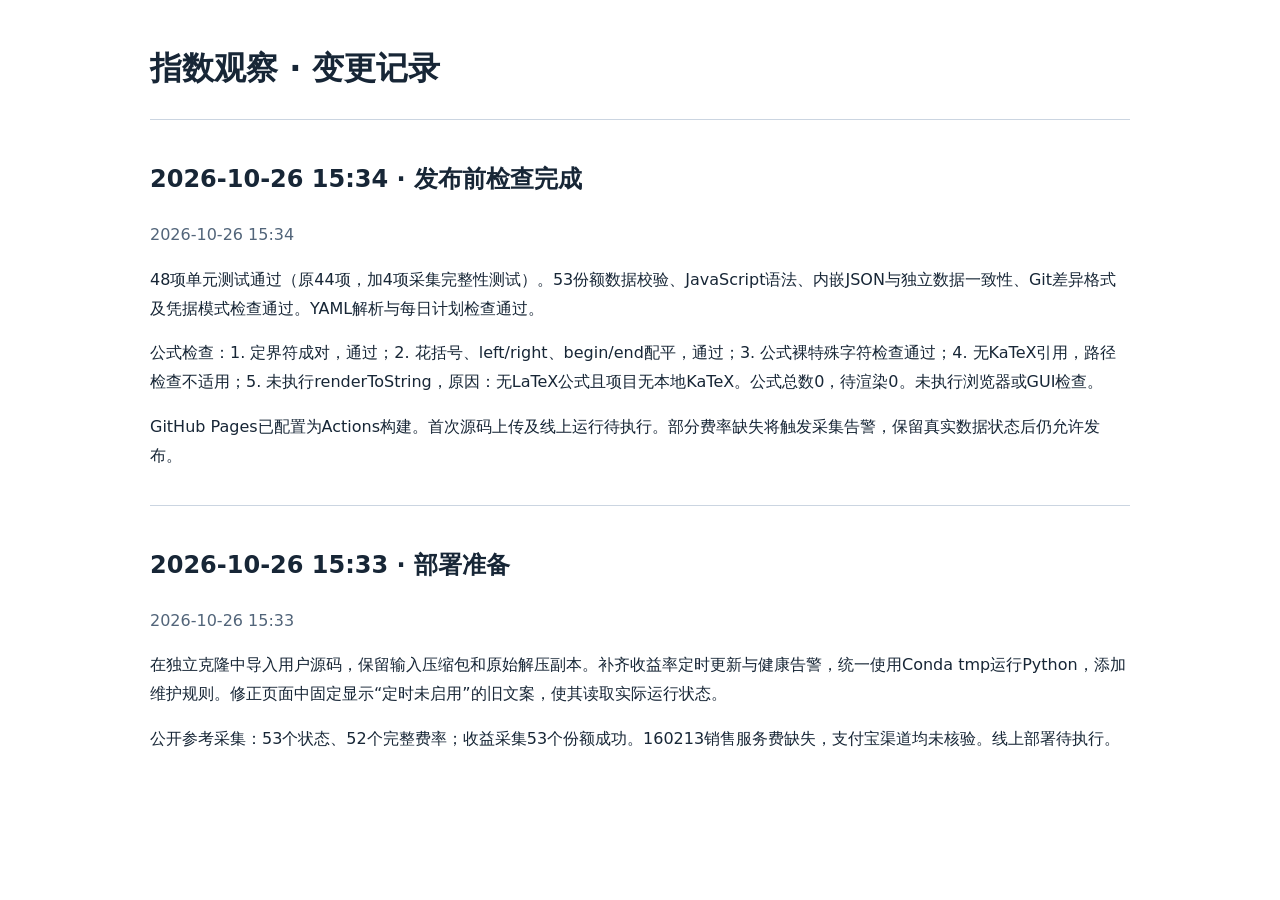
==== CHANGELOG.html @ ba9c3828 "指数观察迁移与每日更新部署 2026-10-26 15:34" ====
<!doctype html><html lang="zh-CN"><head><meta charset="utf-8"><meta name="viewport" content="width=device-width,initial-scale=1"><title>指数观察 · 变更记录</title><style>body{font:16px/1.8 system-ui,sans-serif;max-width:980px;margin:40px auto;padding:0 24px;color:#172636}article{border-top:1px solid #cbd5e1;padding:18px 0}time{color:#52657a}table{border-collapse:collapse}td,th{border:1px solid #cbd5e1;padding:8px;text-align:left}a{color:#096e75}</style></head><body><h1>指数观察 · 变更记录</h1><!-- entries --><article><h2>2026-10-26 15:34 · 发布前检查完成</h2><time>2026-10-26 15:34</time><p>48项单元测试通过（原44项，加4项采集完整性测试）。53份额数据校验、JavaScript语法、内嵌JSON与独立数据一致性、Git差异格式及凭据模式检查通过。YAML解析与每日计划检查通过。</p><p>公式检查：1. 定界符成对，通过；2. 花括号、left/right、begin/end配平，通过；3. 公式裸特殊字符检查通过；4. 无KaTeX引用，路径检查不适用；5. 未执行renderToString，原因：无LaTeX公式且项目无本地KaTeX。公式总数0，待渲染0。未执行浏览器或GUI检查。</p><p>GitHub Pages已配置为Actions构建。首次源码上传及线上运行待执行。部分费率缺失将触发采集告警，保留真实数据状态后仍允许发布。</p></article><article><h2>2026-10-26 15:33 · 部署准备</h2><time>2026-10-26 15:33</time><p>在独立克隆中导入用户源码，保留输入压缩包和原始解压副本。补齐收益率定时更新与健康告警，统一使用Conda tmp运行Python，添加维护规则。修正页面中固定显示“定时未启用”的旧文案，使其读取实际运行状态。</p><p>公开参考采集：53个状态、52个完整费率；收益采集53个份额成功。160213销售服务费缺失，支付宝渠道均未核验。线上部署待执行。</p></article></body></html>
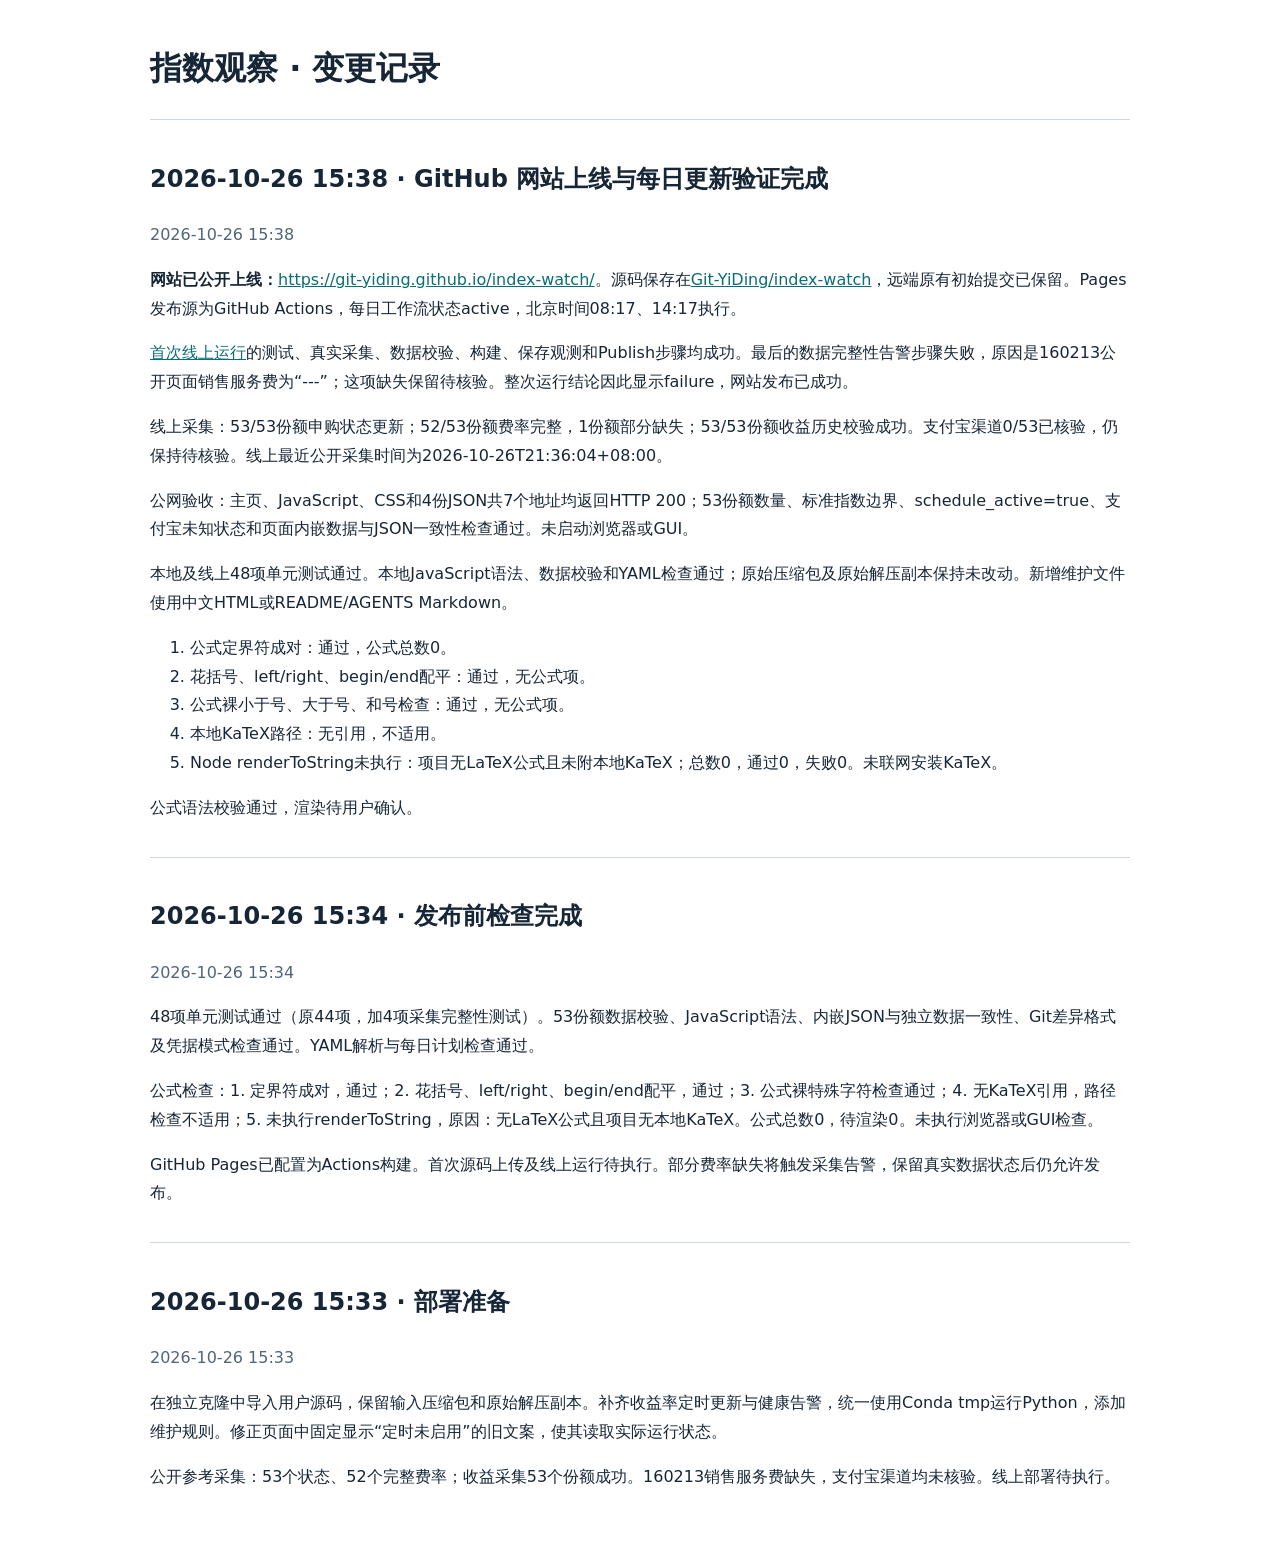
==== commit ed724c56: "指数观察部署完成与公网核验 2026-10-26 15:38 [skip ci]" ====
--- a/CHANGELOG.html
+++ b/CHANGELOG.html
@@ -1 +1 @@
-<!doctype html><html lang="zh-CN"><head><meta charset="utf-8"><meta name="viewport" content="width=device-width,initial-scale=1"><title>指数观察 · 变更记录</title><style>body{font:16px/1.8 system-ui,sans-serif;max-width:980px;margin:40px auto;padding:0 24px;color:#172636}article{border-top:1px solid #cbd5e1;padding:18px 0}time{color:#52657a}table{border-collapse:collapse}td,th{border:1px solid #cbd5e1;padding:8px;text-align:left}a{color:#096e75}</style></head><body><h1>指数观察 · 变更记录</h1><!-- entries --><article><h2>2026-10-26 15:34 · 发布前检查完成</h2><time>2026-10-26 15:34</time><p>48项单元测试通过（原44项，加4项采集完整性测试）。53份额数据校验、JavaScript语法、内嵌JSON与独立数据一致性、Git差异格式及凭据模式检查通过。YAML解析与每日计划检查通过。</p><p>公式检查：1. 定界符成对，通过；2. 花括号、left/right、begin/end配平，通过；3. 公式裸特殊字符检查通过；4. 无KaTeX引用，路径检查不适用；5. 未执行renderToString，原因：无LaTeX公式且项目无本地KaTeX。公式总数0，待渲染0。未执行浏览器或GUI检查。</p><p>GitHub Pages已配置为Actions构建。首次源码上传及线上运行待执行。部分费率缺失将触发采集告警，保留真实数据状态后仍允许发布。</p></article><article><h2>2026-10-26 15:33 · 部署准备</h2><time>2026-10-26 15:33</time><p>在独立克隆中导入用户源码，保留输入压缩包和原始解压副本。补齐收益率定时更新与健康告警，统一使用Conda tmp运行Python，添加维护规则。修正页面中固定显示“定时未启用”的旧文案，使其读取实际运行状态。</p><p>公开参考采集：53个状态、52个完整费率；收益采集53个份额成功。160213销售服务费缺失，支付宝渠道均未核验。线上部署待执行。</p></article></body></html>
+<!doctype html><html lang="zh-CN"><head><meta charset="utf-8"><meta name="viewport" content="width=device-width,initial-scale=1"><title>指数观察 · 变更记录</title><style>body{font:16px/1.8 system-ui,sans-serif;max-width:980px;margin:40px auto;padding:0 24px;color:#172636}article{border-top:1px solid #cbd5e1;padding:18px 0}time{color:#52657a}table{border-collapse:collapse}td,th{border:1px solid #cbd5e1;padding:8px;text-align:left}a{color:#096e75}</style></head><body><h1>指数观察 · 变更记录</h1><!-- entries --><article><h2>2026-10-26 15:38 · GitHub 网站上线与每日更新验证完成</h2><time>2026-10-26 15:38</time><p><strong>网站已公开上线：</strong><a href="https://git-yiding.github.io/index-watch/">https://git-yiding.github.io/index-watch/</a>。源码保存在<a href="https://github.com/Git-YiDing/index-watch">Git-YiDing/index-watch</a>，远端原有初始提交已保留。Pages发布源为GitHub Actions，每日工作流状态active，北京时间08:17、14:17执行。</p><p><a href="https://github.com/Git-YiDing/index-watch/actions/runs/40331788792">首次线上运行</a>的测试、真实采集、数据校验、构建、保存观测和Publish步骤均成功。最后的数据完整性告警步骤失败，原因是160213公开页面销售服务费为“---”；这项缺失保留待核验。整次运行结论因此显示failure，网站发布已成功。</p><p>线上采集：53/53份额申购状态更新；52/53份额费率完整，1份额部分缺失；53/53份额收益历史校验成功。支付宝渠道0/53已核验，仍保持待核验。线上最近公开采集时间为2026-10-26T21:36:04+08:00。</p><p>公网验收：主页、JavaScript、CSS和4份JSON共7个地址均返回HTTP 200；53份额数量、标准指数边界、schedule_active=true、支付宝未知状态和页面内嵌数据与JSON一致性检查通过。未启动浏览器或GUI。</p><p>本地及线上48项单元测试通过。本地JavaScript语法、数据校验和YAML检查通过；原始压缩包及原始解压副本保持未改动。新增维护文件使用中文HTML或README/AGENTS Markdown。</p><ol><li>公式定界符成对：通过，公式总数0。</li><li>花括号、left/right、begin/end配平：通过，无公式项。</li><li>公式裸小于号、大于号、和号检查：通过，无公式项。</li><li>本地KaTeX路径：无引用，不适用。</li><li>Node renderToString未执行：项目无LaTeX公式且未附本地KaTeX；总数0，通过0，失败0。未联网安装KaTeX。</li></ol><p>公式语法校验通过，渲染待用户确认。</p></article><article><h2>2026-10-26 15:34 · 发布前检查完成</h2><time>2026-10-26 15:34</time><p>48项单元测试通过（原44项，加4项采集完整性测试）。53份额数据校验、JavaScript语法、内嵌JSON与独立数据一致性、Git差异格式及凭据模式检查通过。YAML解析与每日计划检查通过。</p><p>公式检查：1. 定界符成对，通过；2. 花括号、left/right、begin/end配平，通过；3. 公式裸特殊字符检查通过；4. 无KaTeX引用，路径检查不适用；5. 未执行renderToString，原因：无LaTeX公式且项目无本地KaTeX。公式总数0，待渲染0。未执行浏览器或GUI检查。</p><p>GitHub Pages已配置为Actions构建。首次源码上传及线上运行待执行。部分费率缺失将触发采集告警，保留真实数据状态后仍允许发布。</p></article><article><h2>2026-10-26 15:33 · 部署准备</h2><time>2026-10-26 15:33</time><p>在独立克隆中导入用户源码，保留输入压缩包和原始解压副本。补齐收益率定时更新与健康告警，统一使用Conda tmp运行Python，添加维护规则。修正页面中固定显示“定时未启用”的旧文案，使其读取实际运行状态。</p><p>公开参考采集：53个状态、52个完整费率；收益采集53个份额成功。160213销售服务费缺失，支付宝渠道均未核验。线上部署待执行。</p></article></body></html>
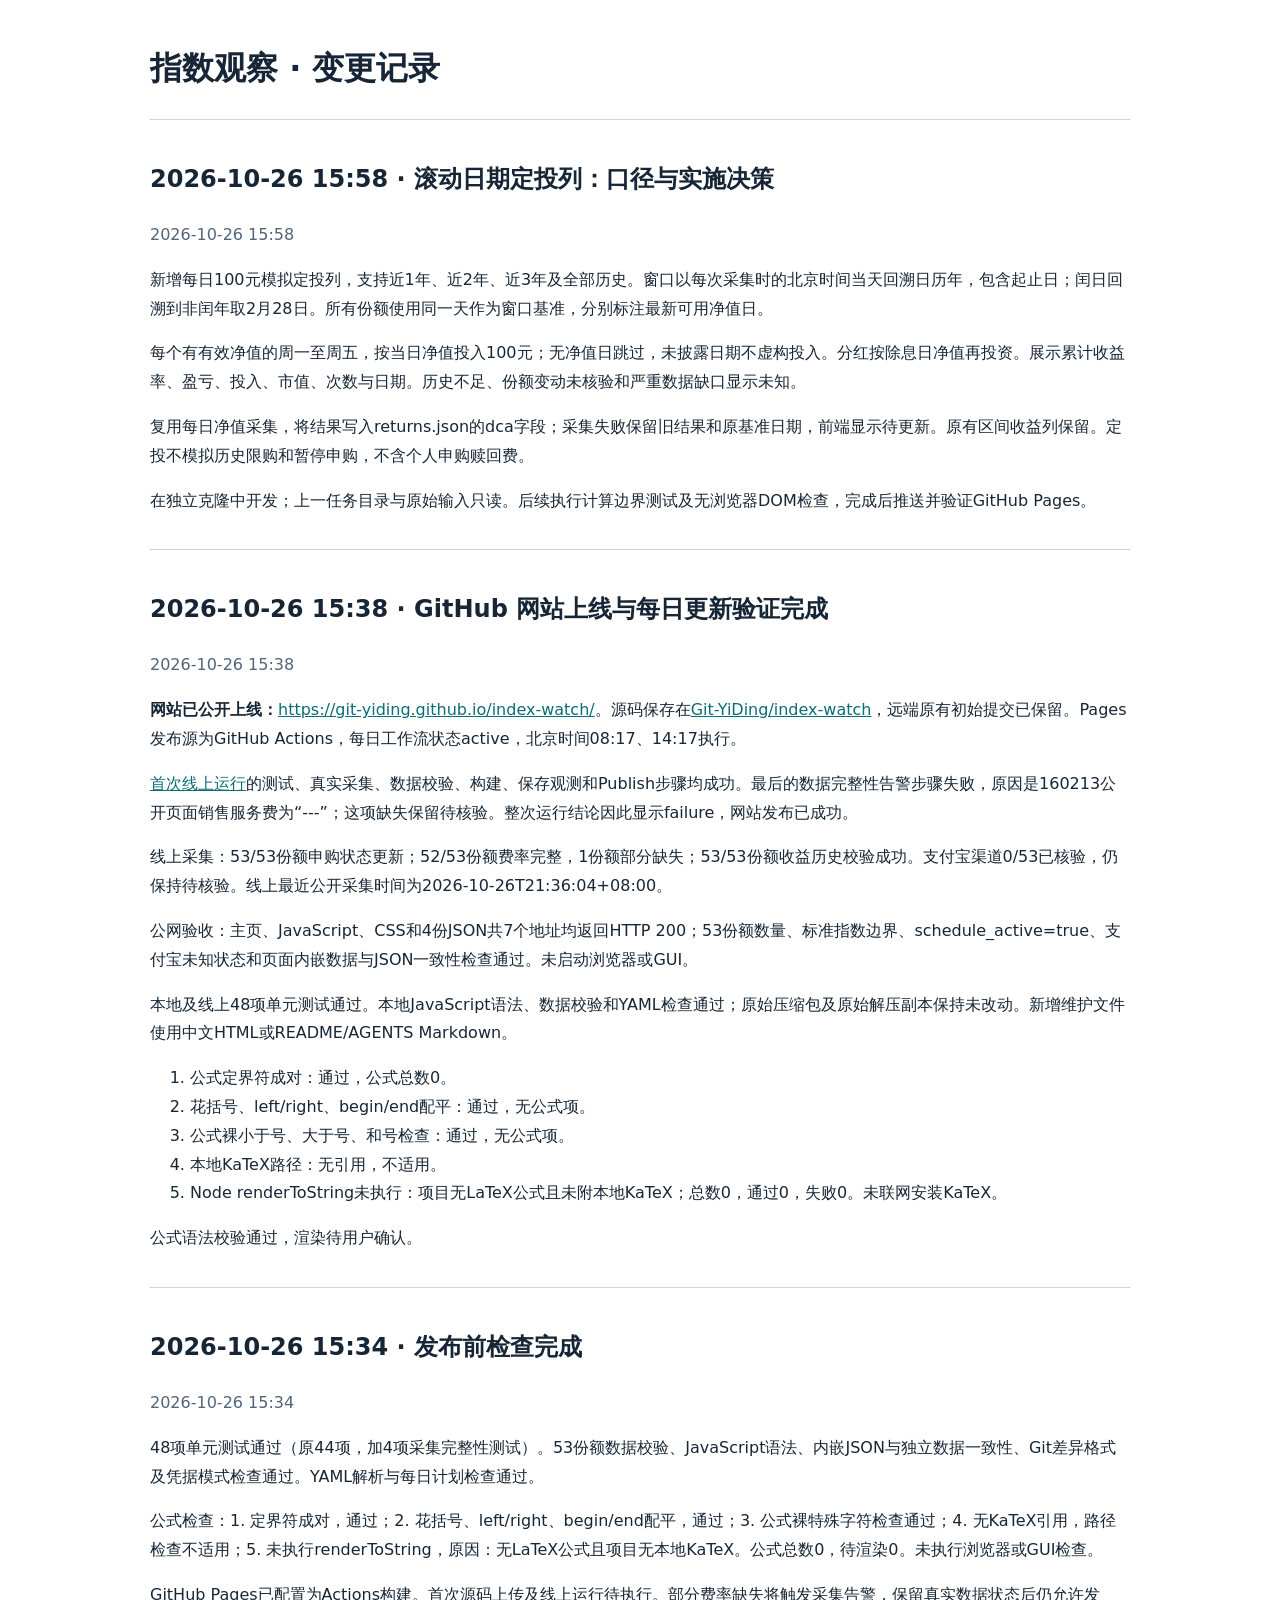
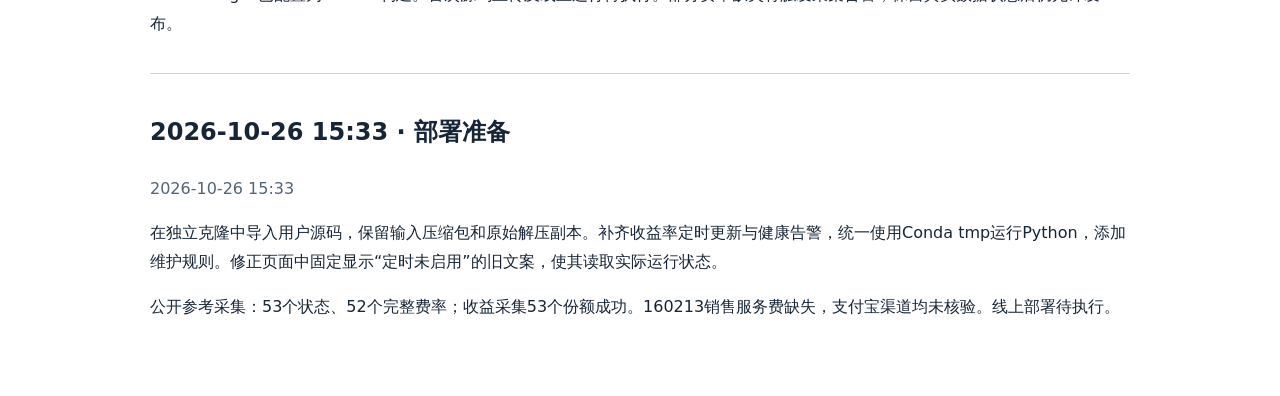
==== commit 1254150e: "滚动日期定投口径决策 2026-10-26 15:58" ====
--- a/CHANGELOG.html
+++ b/CHANGELOG.html
@@ -1 +1 @@
-<!doctype html><html lang="zh-CN"><head><meta charset="utf-8"><meta name="viewport" content="width=device-width,initial-scale=1"><title>指数观察 · 变更记录</title><style>body{font:16px/1.8 system-ui,sans-serif;max-width:980px;margin:40px auto;padding:0 24px;color:#172636}article{border-top:1px solid #cbd5e1;padding:18px 0}time{color:#52657a}table{border-collapse:collapse}td,th{border:1px solid #cbd5e1;padding:8px;text-align:left}a{color:#096e75}</style></head><body><h1>指数观察 · 变更记录</h1><!-- entries --><article><h2>2026-10-26 15:38 · GitHub 网站上线与每日更新验证完成</h2><time>2026-10-26 15:38</time><p><strong>网站已公开上线：</strong><a href="https://git-yiding.github.io/index-watch/">https://git-yiding.github.io/index-watch/</a>。源码保存在<a href="https://github.com/Git-YiDing/index-watch">Git-YiDing/index-watch</a>，远端原有初始提交已保留。Pages发布源为GitHub Actions，每日工作流状态active，北京时间08:17、14:17执行。</p><p><a href="https://github.com/Git-YiDing/index-watch/actions/runs/40331788792">首次线上运行</a>的测试、真实采集、数据校验、构建、保存观测和Publish步骤均成功。最后的数据完整性告警步骤失败，原因是160213公开页面销售服务费为“---”；这项缺失保留待核验。整次运行结论因此显示failure，网站发布已成功。</p><p>线上采集：53/53份额申购状态更新；52/53份额费率完整，1份额部分缺失；53/53份额收益历史校验成功。支付宝渠道0/53已核验，仍保持待核验。线上最近公开采集时间为2026-10-26T21:36:04+08:00。</p><p>公网验收：主页、JavaScript、CSS和4份JSON共7个地址均返回HTTP 200；53份额数量、标准指数边界、schedule_active=true、支付宝未知状态和页面内嵌数据与JSON一致性检查通过。未启动浏览器或GUI。</p><p>本地及线上48项单元测试通过。本地JavaScript语法、数据校验和YAML检查通过；原始压缩包及原始解压副本保持未改动。新增维护文件使用中文HTML或README/AGENTS Markdown。</p><ol><li>公式定界符成对：通过，公式总数0。</li><li>花括号、left/right、begin/end配平：通过，无公式项。</li><li>公式裸小于号、大于号、和号检查：通过，无公式项。</li><li>本地KaTeX路径：无引用，不适用。</li><li>Node renderToString未执行：项目无LaTeX公式且未附本地KaTeX；总数0，通过0，失败0。未联网安装KaTeX。</li></ol><p>公式语法校验通过，渲染待用户确认。</p></article><article><h2>2026-10-26 15:34 · 发布前检查完成</h2><time>2026-10-26 15:34</time><p>48项单元测试通过（原44项，加4项采集完整性测试）。53份额数据校验、JavaScript语法、内嵌JSON与独立数据一致性、Git差异格式及凭据模式检查通过。YAML解析与每日计划检查通过。</p><p>公式检查：1. 定界符成对，通过；2. 花括号、left/right、begin/end配平，通过；3. 公式裸特殊字符检查通过；4. 无KaTeX引用，路径检查不适用；5. 未执行renderToString，原因：无LaTeX公式且项目无本地KaTeX。公式总数0，待渲染0。未执行浏览器或GUI检查。</p><p>GitHub Pages已配置为Actions构建。首次源码上传及线上运行待执行。部分费率缺失将触发采集告警，保留真实数据状态后仍允许发布。</p></article><article><h2>2026-10-26 15:33 · 部署准备</h2><time>2026-10-26 15:33</time><p>在独立克隆中导入用户源码，保留输入压缩包和原始解压副本。补齐收益率定时更新与健康告警，统一使用Conda tmp运行Python，添加维护规则。修正页面中固定显示“定时未启用”的旧文案，使其读取实际运行状态。</p><p>公开参考采集：53个状态、52个完整费率；收益采集53个份额成功。160213销售服务费缺失，支付宝渠道均未核验。线上部署待执行。</p></article></body></html>
+<!doctype html><html lang="zh-CN"><head><meta charset="utf-8"><meta name="viewport" content="width=device-width,initial-scale=1"><title>指数观察 · 变更记录</title><style>body{font:16px/1.8 system-ui,sans-serif;max-width:980px;margin:40px auto;padding:0 24px;color:#172636}article{border-top:1px solid #cbd5e1;padding:18px 0}time{color:#52657a}table{border-collapse:collapse}td,th{border:1px solid #cbd5e1;padding:8px;text-align:left}a{color:#096e75}</style></head><body><h1>指数观察 · 变更记录</h1><!-- entries --><article><h2>2026-10-26 15:58 · 滚动日期定投列：口径与实施决策</h2><time>2026-10-26 15:58</time><p>新增每日100元模拟定投列，支持近1年、近2年、近3年及全部历史。窗口以每次采集时的北京时间当天回溯日历年，包含起止日；闰日回溯到非闰年取2月28日。所有份额使用同一天作为窗口基准，分别标注最新可用净值日。</p><p>每个有有效净值的周一至周五，按当日净值投入100元；无净值日跳过，未披露日期不虚构投入。分红按除息日净值再投资。展示累计收益率、盈亏、投入、市值、次数与日期。历史不足、份额变动未核验和严重数据缺口显示未知。</p><p>复用每日净值采集，将结果写入returns.json的dca字段；采集失败保留旧结果和原基准日期，前端显示待更新。原有区间收益列保留。定投不模拟历史限购和暂停申购，不含个人申购赎回费。</p><p>在独立克隆中开发；上一任务目录与原始输入只读。后续执行计算边界测试及无浏览器DOM检查，完成后推送并验证GitHub Pages。</p></article><article><h2>2026-10-26 15:38 · GitHub 网站上线与每日更新验证完成</h2><time>2026-10-26 15:38</time><p><strong>网站已公开上线：</strong><a href="https://git-yiding.github.io/index-watch/">https://git-yiding.github.io/index-watch/</a>。源码保存在<a href="https://github.com/Git-YiDing/index-watch">Git-YiDing/index-watch</a>，远端原有初始提交已保留。Pages发布源为GitHub Actions，每日工作流状态active，北京时间08:17、14:17执行。</p><p><a href="https://github.com/Git-YiDing/index-watch/actions/runs/40331788792">首次线上运行</a>的测试、真实采集、数据校验、构建、保存观测和Publish步骤均成功。最后的数据完整性告警步骤失败，原因是160213公开页面销售服务费为“---”；这项缺失保留待核验。整次运行结论因此显示failure，网站发布已成功。</p><p>线上采集：53/53份额申购状态更新；52/53份额费率完整，1份额部分缺失；53/53份额收益历史校验成功。支付宝渠道0/53已核验，仍保持待核验。线上最近公开采集时间为2026-10-26T21:36:04+08:00。</p><p>公网验收：主页、JavaScript、CSS和4份JSON共7个地址均返回HTTP 200；53份额数量、标准指数边界、schedule_active=true、支付宝未知状态和页面内嵌数据与JSON一致性检查通过。未启动浏览器或GUI。</p><p>本地及线上48项单元测试通过。本地JavaScript语法、数据校验和YAML检查通过；原始压缩包及原始解压副本保持未改动。新增维护文件使用中文HTML或README/AGENTS Markdown。</p><ol><li>公式定界符成对：通过，公式总数0。</li><li>花括号、left/right、begin/end配平：通过，无公式项。</li><li>公式裸小于号、大于号、和号检查：通过，无公式项。</li><li>本地KaTeX路径：无引用，不适用。</li><li>Node renderToString未执行：项目无LaTeX公式且未附本地KaTeX；总数0，通过0，失败0。未联网安装KaTeX。</li></ol><p>公式语法校验通过，渲染待用户确认。</p></article><article><h2>2026-10-26 15:34 · 发布前检查完成</h2><time>2026-10-26 15:34</time><p>48项单元测试通过（原44项，加4项采集完整性测试）。53份额数据校验、JavaScript语法、内嵌JSON与独立数据一致性、Git差异格式及凭据模式检查通过。YAML解析与每日计划检查通过。</p><p>公式检查：1. 定界符成对，通过；2. 花括号、left/right、begin/end配平，通过；3. 公式裸特殊字符检查通过；4. 无KaTeX引用，路径检查不适用；5. 未执行renderToString，原因：无LaTeX公式且项目无本地KaTeX。公式总数0，待渲染0。未执行浏览器或GUI检查。</p><p>GitHub Pages已配置为Actions构建。首次源码上传及线上运行待执行。部分费率缺失将触发采集告警，保留真实数据状态后仍允许发布。</p></article><article><h2>2026-10-26 15:33 · 部署准备</h2><time>2026-10-26 15:33</time><p>在独立克隆中导入用户源码，保留输入压缩包和原始解压副本。补齐收益率定时更新与健康告警，统一使用Conda tmp运行Python，添加维护规则。修正页面中固定显示“定时未启用”的旧文案，使其读取实际运行状态。</p><p>公开参考采集：53个状态、52个完整费率；收益采集53个份额成功。160213销售服务费缺失，支付宝渠道均未核验。线上部署待执行。</p></article></body></html>
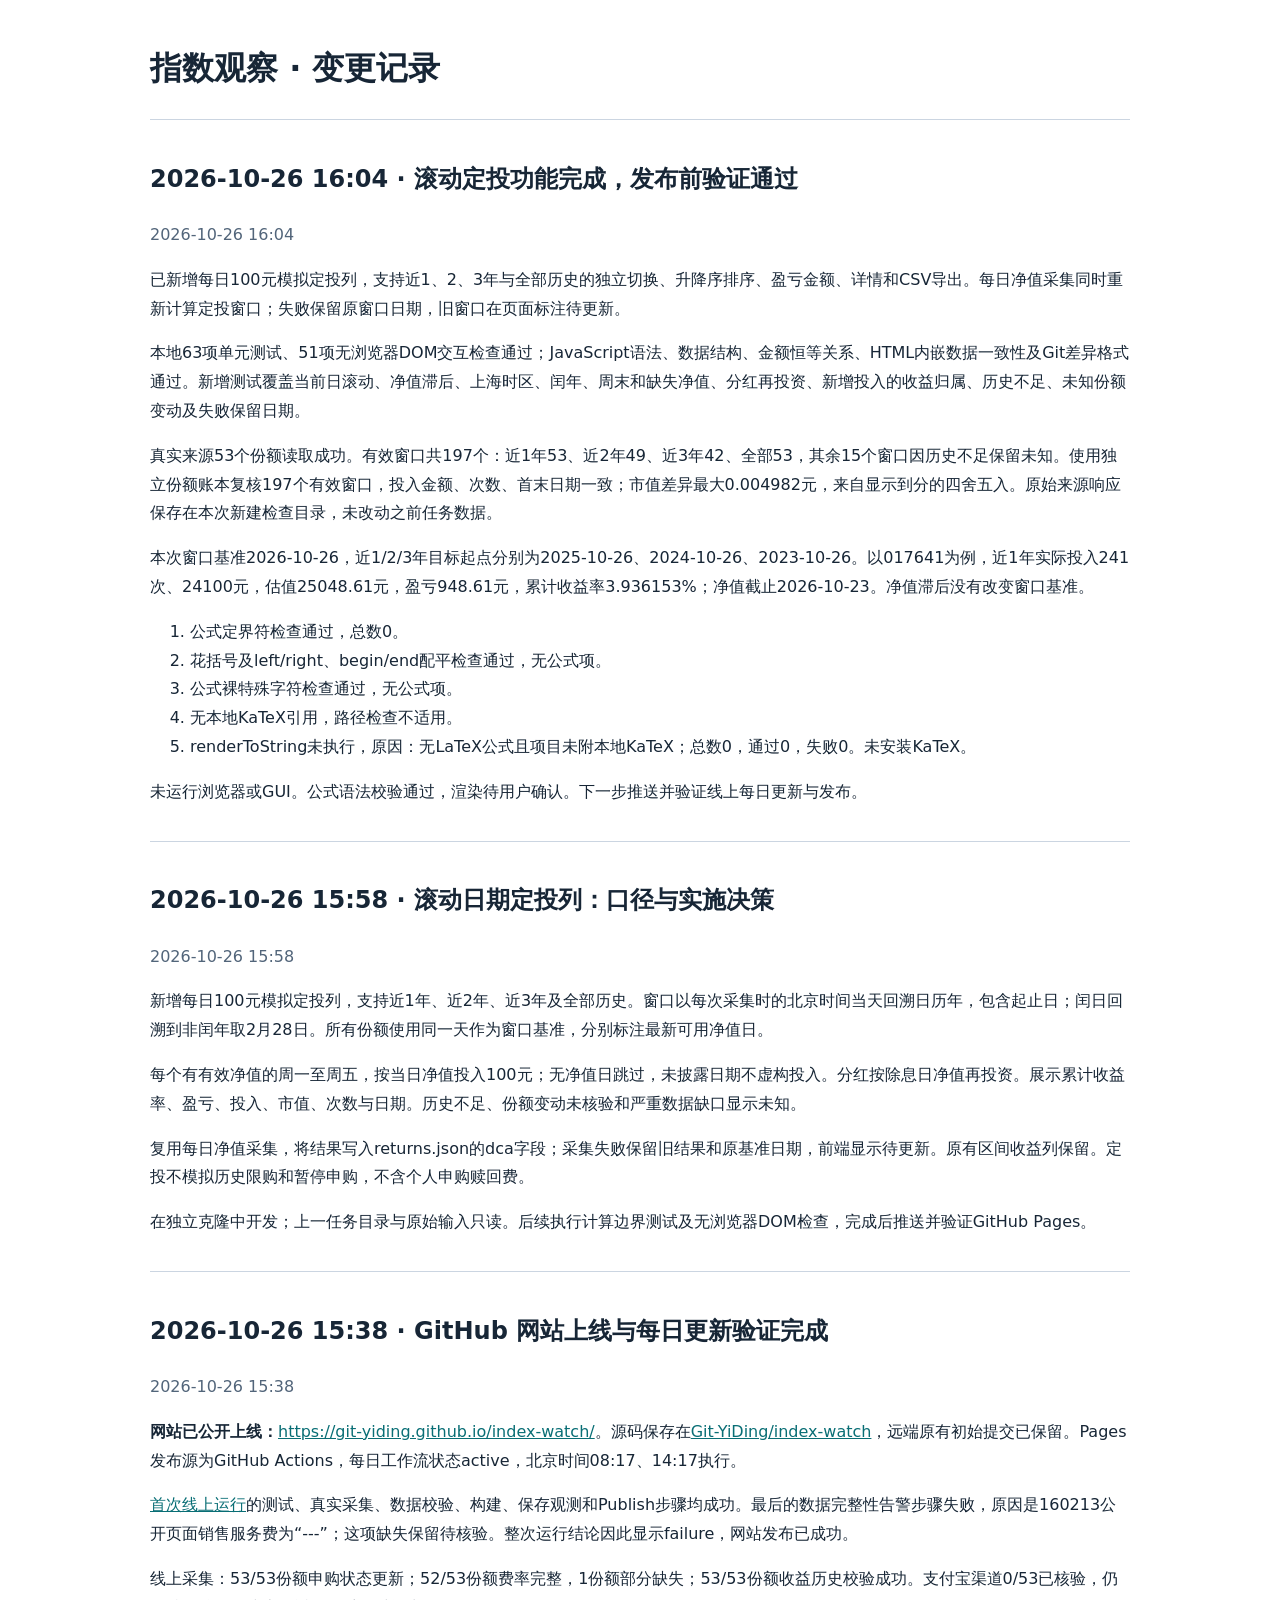
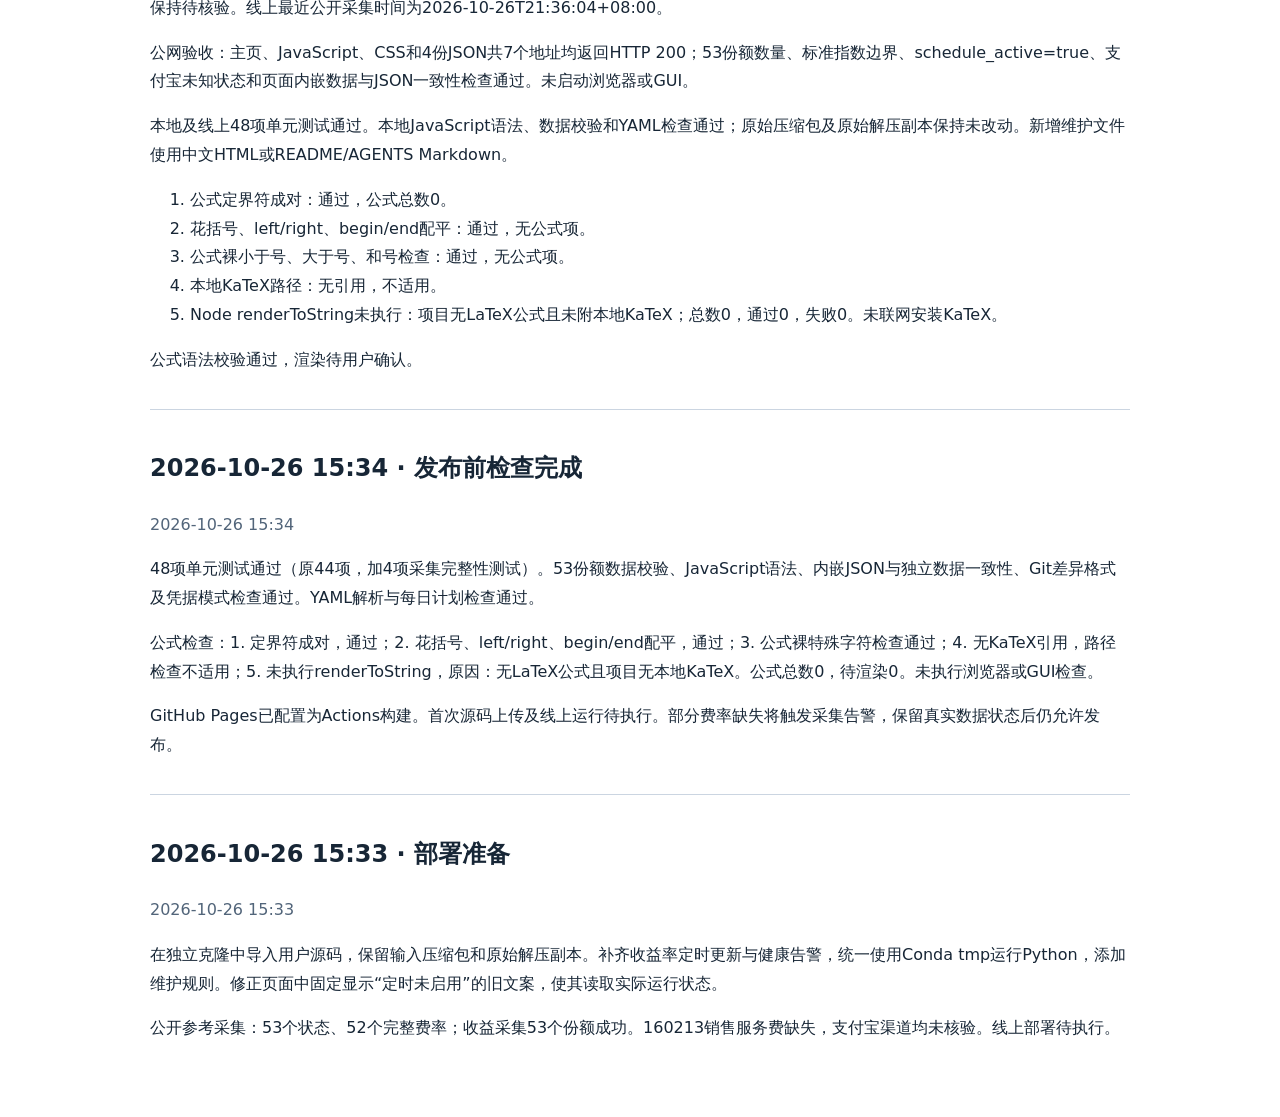
==== commit 0d1b2230: "新增按当前日期滚动的每日百元定投收益 2026-10-26 16:04" ====
--- a/CHANGELOG.html
+++ b/CHANGELOG.html
@@ -1 +1 @@
-<!doctype html><html lang="zh-CN"><head><meta charset="utf-8"><meta name="viewport" content="width=device-width,initial-scale=1"><title>指数观察 · 变更记录</title><style>body{font:16px/1.8 system-ui,sans-serif;max-width:980px;margin:40px auto;padding:0 24px;color:#172636}article{border-top:1px solid #cbd5e1;padding:18px 0}time{color:#52657a}table{border-collapse:collapse}td,th{border:1px solid #cbd5e1;padding:8px;text-align:left}a{color:#096e75}</style></head><body><h1>指数观察 · 变更记录</h1><!-- entries --><article><h2>2026-10-26 15:58 · 滚动日期定投列：口径与实施决策</h2><time>2026-10-26 15:58</time><p>新增每日100元模拟定投列，支持近1年、近2年、近3年及全部历史。窗口以每次采集时的北京时间当天回溯日历年，包含起止日；闰日回溯到非闰年取2月28日。所有份额使用同一天作为窗口基准，分别标注最新可用净值日。</p><p>每个有有效净值的周一至周五，按当日净值投入100元；无净值日跳过，未披露日期不虚构投入。分红按除息日净值再投资。展示累计收益率、盈亏、投入、市值、次数与日期。历史不足、份额变动未核验和严重数据缺口显示未知。</p><p>复用每日净值采集，将结果写入returns.json的dca字段；采集失败保留旧结果和原基准日期，前端显示待更新。原有区间收益列保留。定投不模拟历史限购和暂停申购，不含个人申购赎回费。</p><p>在独立克隆中开发；上一任务目录与原始输入只读。后续执行计算边界测试及无浏览器DOM检查，完成后推送并验证GitHub Pages。</p></article><article><h2>2026-10-26 15:38 · GitHub 网站上线与每日更新验证完成</h2><time>2026-10-26 15:38</time><p><strong>网站已公开上线：</strong><a href="https://git-yiding.github.io/index-watch/">https://git-yiding.github.io/index-watch/</a>。源码保存在<a href="https://github.com/Git-YiDing/index-watch">Git-YiDing/index-watch</a>，远端原有初始提交已保留。Pages发布源为GitHub Actions，每日工作流状态active，北京时间08:17、14:17执行。</p><p><a href="https://github.com/Git-YiDing/index-watch/actions/runs/40331788792">首次线上运行</a>的测试、真实采集、数据校验、构建、保存观测和Publish步骤均成功。最后的数据完整性告警步骤失败，原因是160213公开页面销售服务费为“---”；这项缺失保留待核验。整次运行结论因此显示failure，网站发布已成功。</p><p>线上采集：53/53份额申购状态更新；52/53份额费率完整，1份额部分缺失；53/53份额收益历史校验成功。支付宝渠道0/53已核验，仍保持待核验。线上最近公开采集时间为2026-10-26T21:36:04+08:00。</p><p>公网验收：主页、JavaScript、CSS和4份JSON共7个地址均返回HTTP 200；53份额数量、标准指数边界、schedule_active=true、支付宝未知状态和页面内嵌数据与JSON一致性检查通过。未启动浏览器或GUI。</p><p>本地及线上48项单元测试通过。本地JavaScript语法、数据校验和YAML检查通过；原始压缩包及原始解压副本保持未改动。新增维护文件使用中文HTML或README/AGENTS Markdown。</p><ol><li>公式定界符成对：通过，公式总数0。</li><li>花括号、left/right、begin/end配平：通过，无公式项。</li><li>公式裸小于号、大于号、和号检查：通过，无公式项。</li><li>本地KaTeX路径：无引用，不适用。</li><li>Node renderToString未执行：项目无LaTeX公式且未附本地KaTeX；总数0，通过0，失败0。未联网安装KaTeX。</li></ol><p>公式语法校验通过，渲染待用户确认。</p></article><article><h2>2026-10-26 15:34 · 发布前检查完成</h2><time>2026-10-26 15:34</time><p>48项单元测试通过（原44项，加4项采集完整性测试）。53份额数据校验、JavaScript语法、内嵌JSON与独立数据一致性、Git差异格式及凭据模式检查通过。YAML解析与每日计划检查通过。</p><p>公式检查：1. 定界符成对，通过；2. 花括号、left/right、begin/end配平，通过；3. 公式裸特殊字符检查通过；4. 无KaTeX引用，路径检查不适用；5. 未执行renderToString，原因：无LaTeX公式且项目无本地KaTeX。公式总数0，待渲染0。未执行浏览器或GUI检查。</p><p>GitHub Pages已配置为Actions构建。首次源码上传及线上运行待执行。部分费率缺失将触发采集告警，保留真实数据状态后仍允许发布。</p></article><article><h2>2026-10-26 15:33 · 部署准备</h2><time>2026-10-26 15:33</time><p>在独立克隆中导入用户源码，保留输入压缩包和原始解压副本。补齐收益率定时更新与健康告警，统一使用Conda tmp运行Python，添加维护规则。修正页面中固定显示“定时未启用”的旧文案，使其读取实际运行状态。</p><p>公开参考采集：53个状态、52个完整费率；收益采集53个份额成功。160213销售服务费缺失，支付宝渠道均未核验。线上部署待执行。</p></article></body></html>
+<!doctype html><html lang="zh-CN"><head><meta charset="utf-8"><meta name="viewport" content="width=device-width,initial-scale=1"><title>指数观察 · 变更记录</title><style>body{font:16px/1.8 system-ui,sans-serif;max-width:980px;margin:40px auto;padding:0 24px;color:#172636}article{border-top:1px solid #cbd5e1;padding:18px 0}time{color:#52657a}table{border-collapse:collapse}td,th{border:1px solid #cbd5e1;padding:8px;text-align:left}a{color:#096e75}</style></head><body><h1>指数观察 · 变更记录</h1><!-- entries --><article><h2>2026-10-26 16:04 · 滚动定投功能完成，发布前验证通过</h2><time>2026-10-26 16:04</time><p>已新增每日100元模拟定投列，支持近1、2、3年与全部历史的独立切换、升降序排序、盈亏金额、详情和CSV导出。每日净值采集同时重新计算定投窗口；失败保留原窗口日期，旧窗口在页面标注待更新。</p><p>本地63项单元测试、51项无浏览器DOM交互检查通过；JavaScript语法、数据结构、金额恒等关系、HTML内嵌数据一致性及Git差异格式通过。新增测试覆盖当前日滚动、净值滞后、上海时区、闰年、周末和缺失净值、分红再投资、新增投入的收益归属、历史不足、未知份额变动及失败保留日期。</p><p>真实来源53个份额读取成功。有效窗口共197个：近1年53、近2年49、近3年42、全部53，其余15个窗口因历史不足保留未知。使用独立份额账本复核197个有效窗口，投入金额、次数、首末日期一致；市值差异最大0.004982元，来自显示到分的四舍五入。原始来源响应保存在本次新建检查目录，未改动之前任务数据。</p><p>本次窗口基准2026-10-26，近1/2/3年目标起点分别为2025-10-26、2024-10-26、2023-10-26。以017641为例，近1年实际投入241次、24100元，估值25048.61元，盈亏948.61元，累计收益率3.936153%；净值截止2026-10-23。净值滞后没有改变窗口基准。</p><ol><li>公式定界符检查通过，总数0。</li><li>花括号及left/right、begin/end配平检查通过，无公式项。</li><li>公式裸特殊字符检查通过，无公式项。</li><li>无本地KaTeX引用，路径检查不适用。</li><li>renderToString未执行，原因：无LaTeX公式且项目未附本地KaTeX；总数0，通过0，失败0。未安装KaTeX。</li></ol><p>未运行浏览器或GUI。公式语法校验通过，渲染待用户确认。下一步推送并验证线上每日更新与发布。</p></article><article><h2>2026-10-26 15:58 · 滚动日期定投列：口径与实施决策</h2><time>2026-10-26 15:58</time><p>新增每日100元模拟定投列，支持近1年、近2年、近3年及全部历史。窗口以每次采集时的北京时间当天回溯日历年，包含起止日；闰日回溯到非闰年取2月28日。所有份额使用同一天作为窗口基准，分别标注最新可用净值日。</p><p>每个有有效净值的周一至周五，按当日净值投入100元；无净值日跳过，未披露日期不虚构投入。分红按除息日净值再投资。展示累计收益率、盈亏、投入、市值、次数与日期。历史不足、份额变动未核验和严重数据缺口显示未知。</p><p>复用每日净值采集，将结果写入returns.json的dca字段；采集失败保留旧结果和原基准日期，前端显示待更新。原有区间收益列保留。定投不模拟历史限购和暂停申购，不含个人申购赎回费。</p><p>在独立克隆中开发；上一任务目录与原始输入只读。后续执行计算边界测试及无浏览器DOM检查，完成后推送并验证GitHub Pages。</p></article><article><h2>2026-10-26 15:38 · GitHub 网站上线与每日更新验证完成</h2><time>2026-10-26 15:38</time><p><strong>网站已公开上线：</strong><a href="https://git-yiding.github.io/index-watch/">https://git-yiding.github.io/index-watch/</a>。源码保存在<a href="https://github.com/Git-YiDing/index-watch">Git-YiDing/index-watch</a>，远端原有初始提交已保留。Pages发布源为GitHub Actions，每日工作流状态active，北京时间08:17、14:17执行。</p><p><a href="https://github.com/Git-YiDing/index-watch/actions/runs/40331788792">首次线上运行</a>的测试、真实采集、数据校验、构建、保存观测和Publish步骤均成功。最后的数据完整性告警步骤失败，原因是160213公开页面销售服务费为“---”；这项缺失保留待核验。整次运行结论因此显示failure，网站发布已成功。</p><p>线上采集：53/53份额申购状态更新；52/53份额费率完整，1份额部分缺失；53/53份额收益历史校验成功。支付宝渠道0/53已核验，仍保持待核验。线上最近公开采集时间为2026-10-26T21:36:04+08:00。</p><p>公网验收：主页、JavaScript、CSS和4份JSON共7个地址均返回HTTP 200；53份额数量、标准指数边界、schedule_active=true、支付宝未知状态和页面内嵌数据与JSON一致性检查通过。未启动浏览器或GUI。</p><p>本地及线上48项单元测试通过。本地JavaScript语法、数据校验和YAML检查通过；原始压缩包及原始解压副本保持未改动。新增维护文件使用中文HTML或README/AGENTS Markdown。</p><ol><li>公式定界符成对：通过，公式总数0。</li><li>花括号、left/right、begin/end配平：通过，无公式项。</li><li>公式裸小于号、大于号、和号检查：通过，无公式项。</li><li>本地KaTeX路径：无引用，不适用。</li><li>Node renderToString未执行：项目无LaTeX公式且未附本地KaTeX；总数0，通过0，失败0。未联网安装KaTeX。</li></ol><p>公式语法校验通过，渲染待用户确认。</p></article><article><h2>2026-10-26 15:34 · 发布前检查完成</h2><time>2026-10-26 15:34</time><p>48项单元测试通过（原44项，加4项采集完整性测试）。53份额数据校验、JavaScript语法、内嵌JSON与独立数据一致性、Git差异格式及凭据模式检查通过。YAML解析与每日计划检查通过。</p><p>公式检查：1. 定界符成对，通过；2. 花括号、left/right、begin/end配平，通过；3. 公式裸特殊字符检查通过；4. 无KaTeX引用，路径检查不适用；5. 未执行renderToString，原因：无LaTeX公式且项目无本地KaTeX。公式总数0，待渲染0。未执行浏览器或GUI检查。</p><p>GitHub Pages已配置为Actions构建。首次源码上传及线上运行待执行。部分费率缺失将触发采集告警，保留真实数据状态后仍允许发布。</p></article><article><h2>2026-10-26 15:33 · 部署准备</h2><time>2026-10-26 15:33</time><p>在独立克隆中导入用户源码，保留输入压缩包和原始解压副本。补齐收益率定时更新与健康告警，统一使用Conda tmp运行Python，添加维护规则。修正页面中固定显示“定时未启用”的旧文案，使其读取实际运行状态。</p><p>公开参考采集：53个状态、52个完整费率；收益采集53个份额成功。160213销售服务费缺失，支付宝渠道均未核验。线上部署待执行。</p></article></body></html>
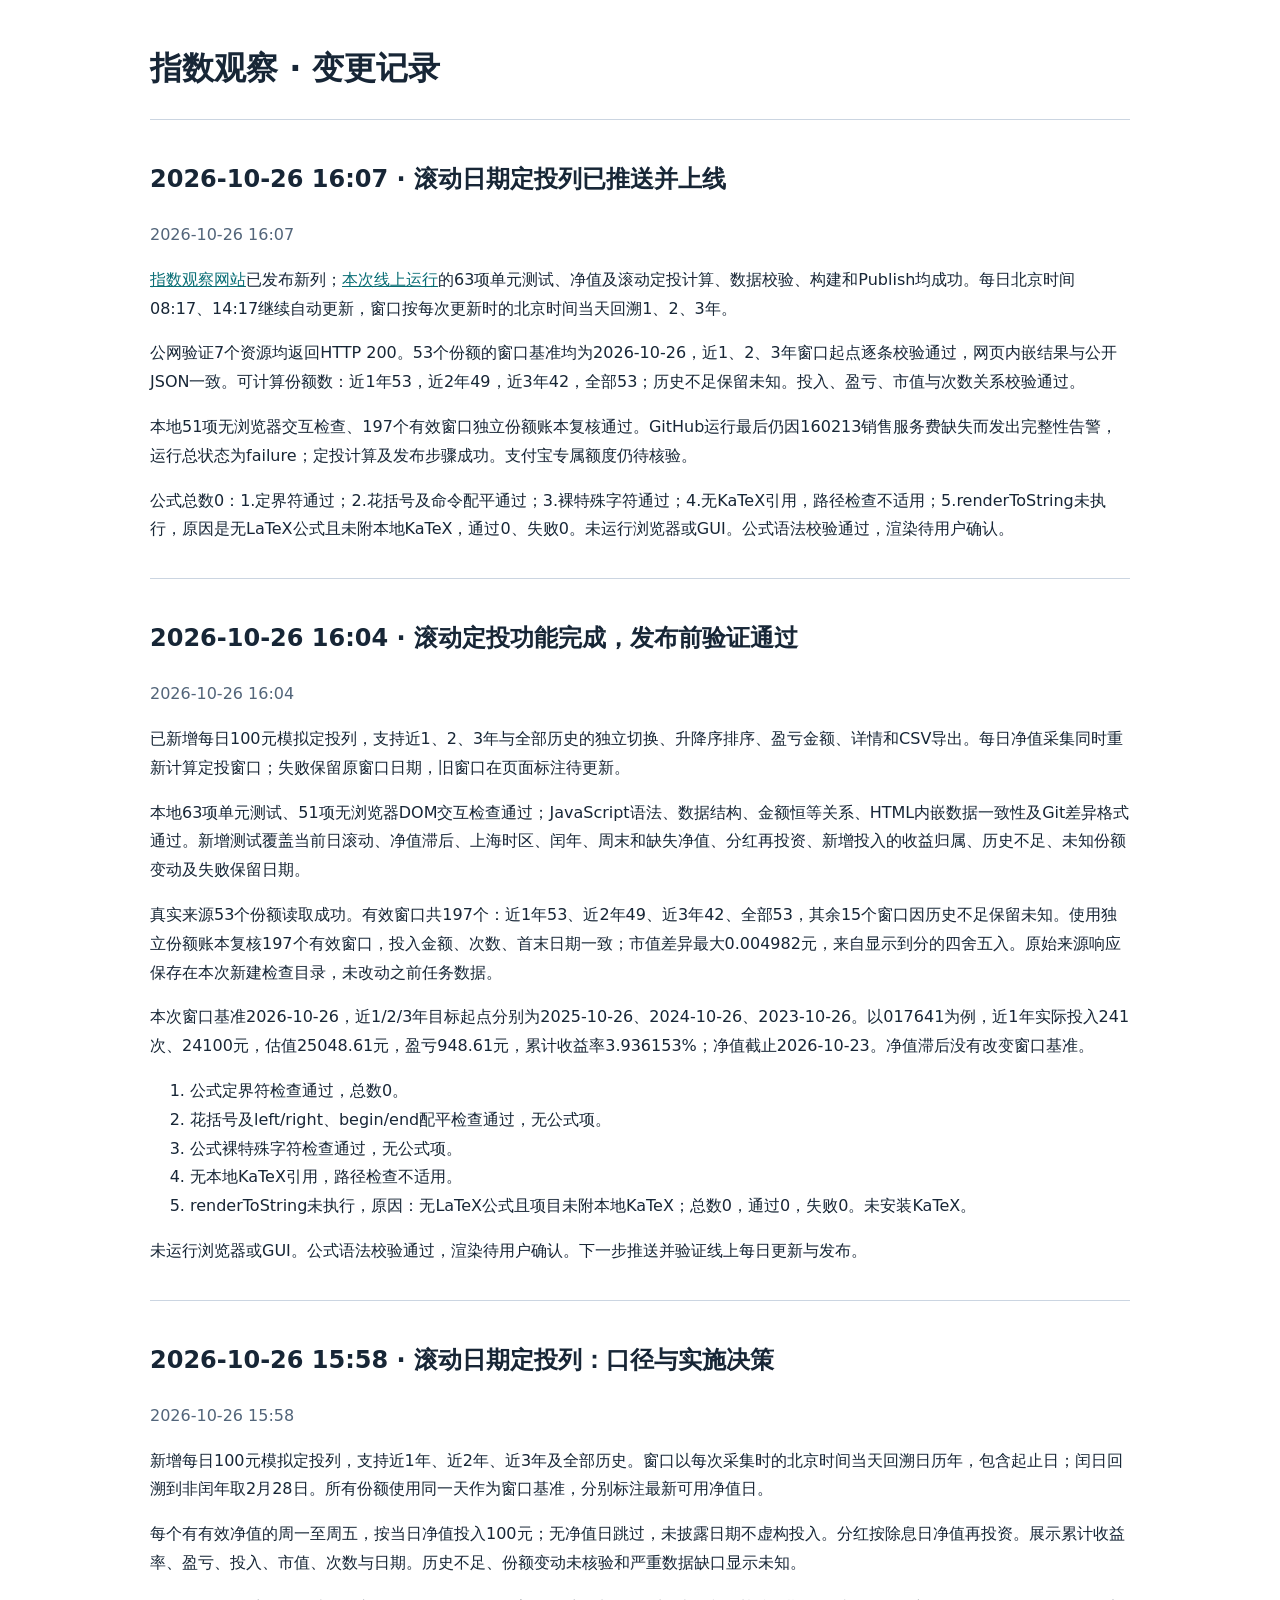
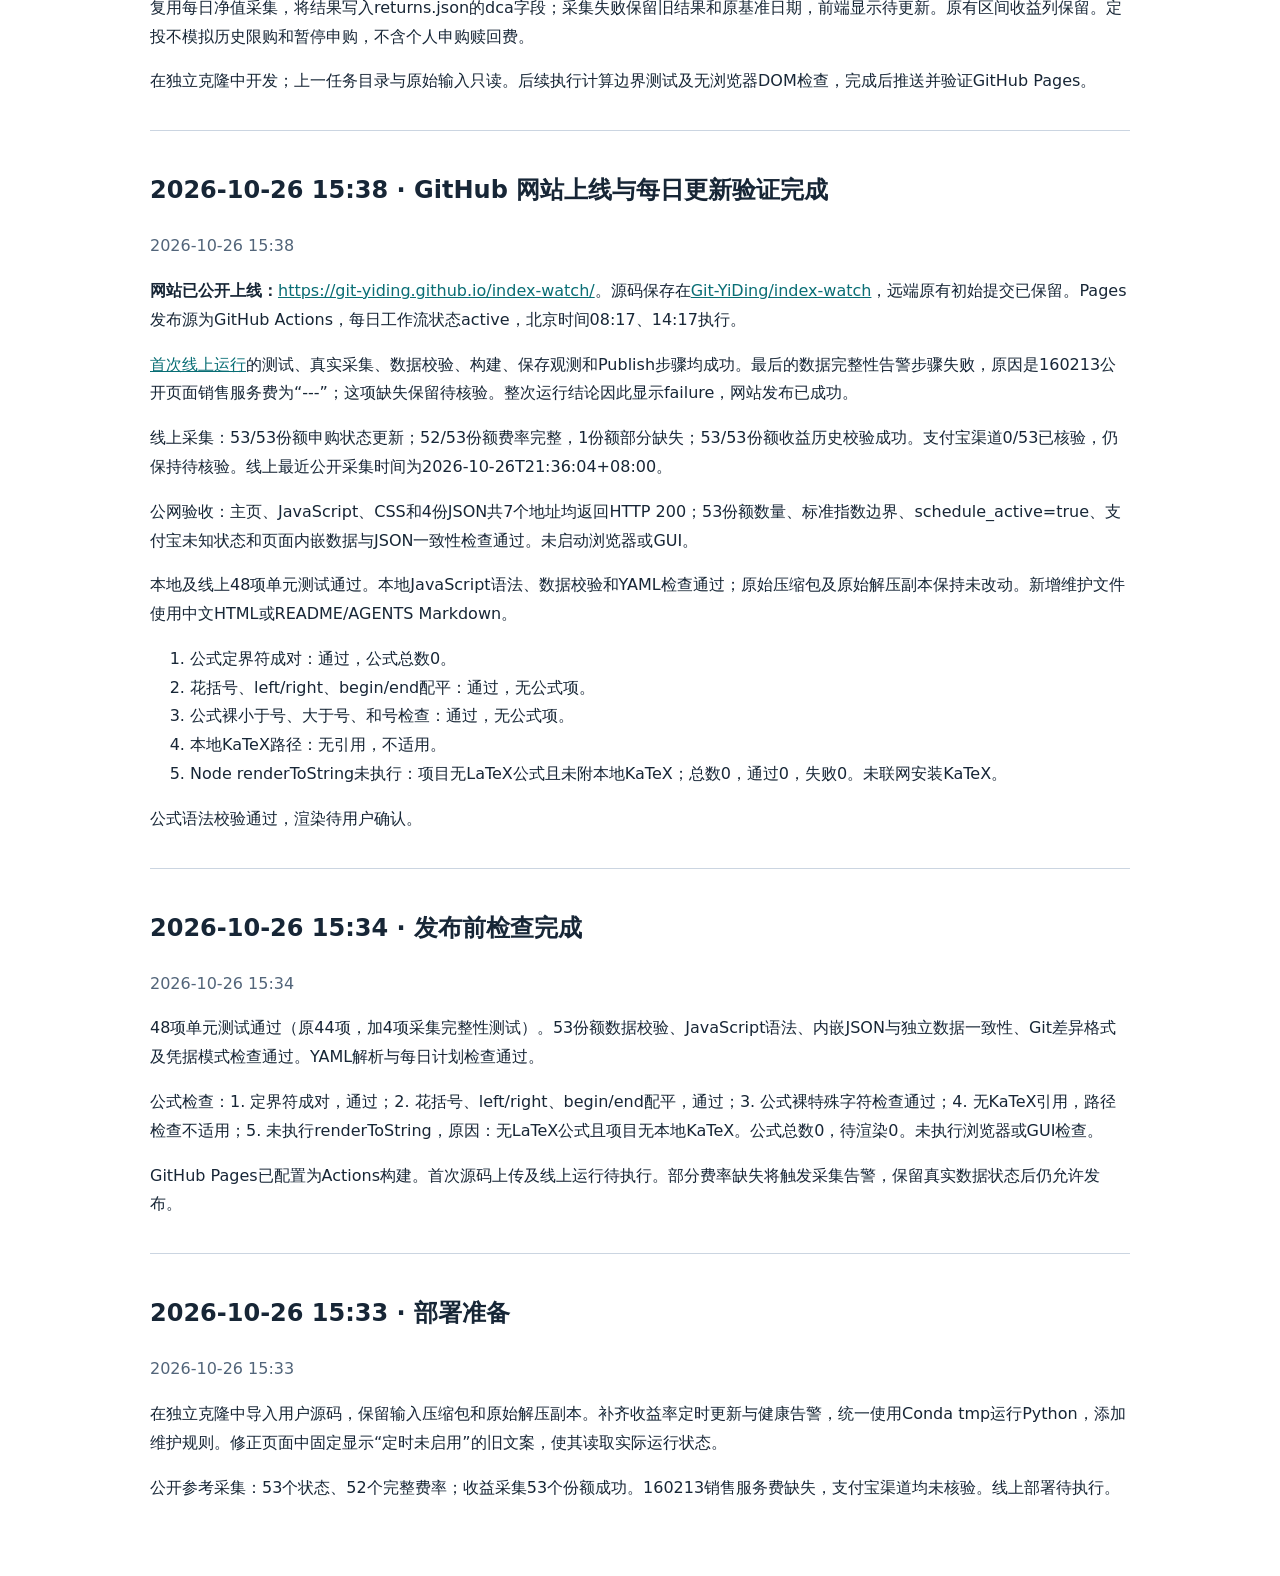
==== commit d1d1e1e4: "滚动定投上线验收与记录 2026-10-26 16:07 [skip ci]" ====
--- a/CHANGELOG.html
+++ b/CHANGELOG.html
@@ -1 +1 @@
-<!doctype html><html lang="zh-CN"><head><meta charset="utf-8"><meta name="viewport" content="width=device-width,initial-scale=1"><title>指数观察 · 变更记录</title><style>body{font:16px/1.8 system-ui,sans-serif;max-width:980px;margin:40px auto;padding:0 24px;color:#172636}article{border-top:1px solid #cbd5e1;padding:18px 0}time{color:#52657a}table{border-collapse:collapse}td,th{border:1px solid #cbd5e1;padding:8px;text-align:left}a{color:#096e75}</style></head><body><h1>指数观察 · 变更记录</h1><!-- entries --><article><h2>2026-10-26 16:04 · 滚动定投功能完成，发布前验证通过</h2><time>2026-10-26 16:04</time><p>已新增每日100元模拟定投列，支持近1、2、3年与全部历史的独立切换、升降序排序、盈亏金额、详情和CSV导出。每日净值采集同时重新计算定投窗口；失败保留原窗口日期，旧窗口在页面标注待更新。</p><p>本地63项单元测试、51项无浏览器DOM交互检查通过；JavaScript语法、数据结构、金额恒等关系、HTML内嵌数据一致性及Git差异格式通过。新增测试覆盖当前日滚动、净值滞后、上海时区、闰年、周末和缺失净值、分红再投资、新增投入的收益归属、历史不足、未知份额变动及失败保留日期。</p><p>真实来源53个份额读取成功。有效窗口共197个：近1年53、近2年49、近3年42、全部53，其余15个窗口因历史不足保留未知。使用独立份额账本复核197个有效窗口，投入金额、次数、首末日期一致；市值差异最大0.004982元，来自显示到分的四舍五入。原始来源响应保存在本次新建检查目录，未改动之前任务数据。</p><p>本次窗口基准2026-10-26，近1/2/3年目标起点分别为2025-10-26、2024-10-26、2023-10-26。以017641为例，近1年实际投入241次、24100元，估值25048.61元，盈亏948.61元，累计收益率3.936153%；净值截止2026-10-23。净值滞后没有改变窗口基准。</p><ol><li>公式定界符检查通过，总数0。</li><li>花括号及left/right、begin/end配平检查通过，无公式项。</li><li>公式裸特殊字符检查通过，无公式项。</li><li>无本地KaTeX引用，路径检查不适用。</li><li>renderToString未执行，原因：无LaTeX公式且项目未附本地KaTeX；总数0，通过0，失败0。未安装KaTeX。</li></ol><p>未运行浏览器或GUI。公式语法校验通过，渲染待用户确认。下一步推送并验证线上每日更新与发布。</p></article><article><h2>2026-10-26 15:58 · 滚动日期定投列：口径与实施决策</h2><time>2026-10-26 15:58</time><p>新增每日100元模拟定投列，支持近1年、近2年、近3年及全部历史。窗口以每次采集时的北京时间当天回溯日历年，包含起止日；闰日回溯到非闰年取2月28日。所有份额使用同一天作为窗口基准，分别标注最新可用净值日。</p><p>每个有有效净值的周一至周五，按当日净值投入100元；无净值日跳过，未披露日期不虚构投入。分红按除息日净值再投资。展示累计收益率、盈亏、投入、市值、次数与日期。历史不足、份额变动未核验和严重数据缺口显示未知。</p><p>复用每日净值采集，将结果写入returns.json的dca字段；采集失败保留旧结果和原基准日期，前端显示待更新。原有区间收益列保留。定投不模拟历史限购和暂停申购，不含个人申购赎回费。</p><p>在独立克隆中开发；上一任务目录与原始输入只读。后续执行计算边界测试及无浏览器DOM检查，完成后推送并验证GitHub Pages。</p></article><article><h2>2026-10-26 15:38 · GitHub 网站上线与每日更新验证完成</h2><time>2026-10-26 15:38</time><p><strong>网站已公开上线：</strong><a href="https://git-yiding.github.io/index-watch/">https://git-yiding.github.io/index-watch/</a>。源码保存在<a href="https://github.com/Git-YiDing/index-watch">Git-YiDing/index-watch</a>，远端原有初始提交已保留。Pages发布源为GitHub Actions，每日工作流状态active，北京时间08:17、14:17执行。</p><p><a href="https://github.com/Git-YiDing/index-watch/actions/runs/40331788792">首次线上运行</a>的测试、真实采集、数据校验、构建、保存观测和Publish步骤均成功。最后的数据完整性告警步骤失败，原因是160213公开页面销售服务费为“---”；这项缺失保留待核验。整次运行结论因此显示failure，网站发布已成功。</p><p>线上采集：53/53份额申购状态更新；52/53份额费率完整，1份额部分缺失；53/53份额收益历史校验成功。支付宝渠道0/53已核验，仍保持待核验。线上最近公开采集时间为2026-10-26T21:36:04+08:00。</p><p>公网验收：主页、JavaScript、CSS和4份JSON共7个地址均返回HTTP 200；53份额数量、标准指数边界、schedule_active=true、支付宝未知状态和页面内嵌数据与JSON一致性检查通过。未启动浏览器或GUI。</p><p>本地及线上48项单元测试通过。本地JavaScript语法、数据校验和YAML检查通过；原始压缩包及原始解压副本保持未改动。新增维护文件使用中文HTML或README/AGENTS Markdown。</p><ol><li>公式定界符成对：通过，公式总数0。</li><li>花括号、left/right、begin/end配平：通过，无公式项。</li><li>公式裸小于号、大于号、和号检查：通过，无公式项。</li><li>本地KaTeX路径：无引用，不适用。</li><li>Node renderToString未执行：项目无LaTeX公式且未附本地KaTeX；总数0，通过0，失败0。未联网安装KaTeX。</li></ol><p>公式语法校验通过，渲染待用户确认。</p></article><article><h2>2026-10-26 15:34 · 发布前检查完成</h2><time>2026-10-26 15:34</time><p>48项单元测试通过（原44项，加4项采集完整性测试）。53份额数据校验、JavaScript语法、内嵌JSON与独立数据一致性、Git差异格式及凭据模式检查通过。YAML解析与每日计划检查通过。</p><p>公式检查：1. 定界符成对，通过；2. 花括号、left/right、begin/end配平，通过；3. 公式裸特殊字符检查通过；4. 无KaTeX引用，路径检查不适用；5. 未执行renderToString，原因：无LaTeX公式且项目无本地KaTeX。公式总数0，待渲染0。未执行浏览器或GUI检查。</p><p>GitHub Pages已配置为Actions构建。首次源码上传及线上运行待执行。部分费率缺失将触发采集告警，保留真实数据状态后仍允许发布。</p></article><article><h2>2026-10-26 15:33 · 部署准备</h2><time>2026-10-26 15:33</time><p>在独立克隆中导入用户源码，保留输入压缩包和原始解压副本。补齐收益率定时更新与健康告警，统一使用Conda tmp运行Python，添加维护规则。修正页面中固定显示“定时未启用”的旧文案，使其读取实际运行状态。</p><p>公开参考采集：53个状态、52个完整费率；收益采集53个份额成功。160213销售服务费缺失，支付宝渠道均未核验。线上部署待执行。</p></article></body></html>
+<!doctype html><html lang="zh-CN"><head><meta charset="utf-8"><meta name="viewport" content="width=device-width,initial-scale=1"><title>指数观察 · 变更记录</title><style>body{font:16px/1.8 system-ui,sans-serif;max-width:980px;margin:40px auto;padding:0 24px;color:#172636}article{border-top:1px solid #cbd5e1;padding:18px 0}time{color:#52657a}table{border-collapse:collapse}td,th{border:1px solid #cbd5e1;padding:8px;text-align:left}a{color:#096e75}</style></head><body><h1>指数观察 · 变更记录</h1><!-- entries --><article><h2>2026-10-26 16:07 · 滚动日期定投列已推送并上线</h2><time>2026-10-26 16:07</time><p><a href="https://git-yiding.github.io/index-watch/">指数观察网站</a>已发布新列；<a href="https://github.com/Git-YiDing/index-watch/actions/runs/40336247901">本次线上运行</a>的63项单元测试、净值及滚动定投计算、数据校验、构建和Publish均成功。每日北京时间08:17、14:17继续自动更新，窗口按每次更新时的北京时间当天回溯1、2、3年。</p><p>公网验证7个资源均返回HTTP 200。53个份额的窗口基准均为2026-10-26，近1、2、3年窗口起点逐条校验通过，网页内嵌结果与公开JSON一致。可计算份额数：近1年53，近2年49，近3年42，全部53；历史不足保留未知。投入、盈亏、市值与次数关系校验通过。</p><p>本地51项无浏览器交互检查、197个有效窗口独立份额账本复核通过。GitHub运行最后仍因160213销售服务费缺失而发出完整性告警，运行总状态为failure；定投计算及发布步骤成功。支付宝专属额度仍待核验。</p><p>公式总数0：1.定界符通过；2.花括号及命令配平通过；3.裸特殊字符通过；4.无KaTeX引用，路径检查不适用；5.renderToString未执行，原因是无LaTeX公式且未附本地KaTeX，通过0、失败0。未运行浏览器或GUI。公式语法校验通过，渲染待用户确认。</p></article><article><h2>2026-10-26 16:04 · 滚动定投功能完成，发布前验证通过</h2><time>2026-10-26 16:04</time><p>已新增每日100元模拟定投列，支持近1、2、3年与全部历史的独立切换、升降序排序、盈亏金额、详情和CSV导出。每日净值采集同时重新计算定投窗口；失败保留原窗口日期，旧窗口在页面标注待更新。</p><p>本地63项单元测试、51项无浏览器DOM交互检查通过；JavaScript语法、数据结构、金额恒等关系、HTML内嵌数据一致性及Git差异格式通过。新增测试覆盖当前日滚动、净值滞后、上海时区、闰年、周末和缺失净值、分红再投资、新增投入的收益归属、历史不足、未知份额变动及失败保留日期。</p><p>真实来源53个份额读取成功。有效窗口共197个：近1年53、近2年49、近3年42、全部53，其余15个窗口因历史不足保留未知。使用独立份额账本复核197个有效窗口，投入金额、次数、首末日期一致；市值差异最大0.004982元，来自显示到分的四舍五入。原始来源响应保存在本次新建检查目录，未改动之前任务数据。</p><p>本次窗口基准2026-10-26，近1/2/3年目标起点分别为2025-10-26、2024-10-26、2023-10-26。以017641为例，近1年实际投入241次、24100元，估值25048.61元，盈亏948.61元，累计收益率3.936153%；净值截止2026-10-23。净值滞后没有改变窗口基准。</p><ol><li>公式定界符检查通过，总数0。</li><li>花括号及left/right、begin/end配平检查通过，无公式项。</li><li>公式裸特殊字符检查通过，无公式项。</li><li>无本地KaTeX引用，路径检查不适用。</li><li>renderToString未执行，原因：无LaTeX公式且项目未附本地KaTeX；总数0，通过0，失败0。未安装KaTeX。</li></ol><p>未运行浏览器或GUI。公式语法校验通过，渲染待用户确认。下一步推送并验证线上每日更新与发布。</p></article><article><h2>2026-10-26 15:58 · 滚动日期定投列：口径与实施决策</h2><time>2026-10-26 15:58</time><p>新增每日100元模拟定投列，支持近1年、近2年、近3年及全部历史。窗口以每次采集时的北京时间当天回溯日历年，包含起止日；闰日回溯到非闰年取2月28日。所有份额使用同一天作为窗口基准，分别标注最新可用净值日。</p><p>每个有有效净值的周一至周五，按当日净值投入100元；无净值日跳过，未披露日期不虚构投入。分红按除息日净值再投资。展示累计收益率、盈亏、投入、市值、次数与日期。历史不足、份额变动未核验和严重数据缺口显示未知。</p><p>复用每日净值采集，将结果写入returns.json的dca字段；采集失败保留旧结果和原基准日期，前端显示待更新。原有区间收益列保留。定投不模拟历史限购和暂停申购，不含个人申购赎回费。</p><p>在独立克隆中开发；上一任务目录与原始输入只读。后续执行计算边界测试及无浏览器DOM检查，完成后推送并验证GitHub Pages。</p></article><article><h2>2026-10-26 15:38 · GitHub 网站上线与每日更新验证完成</h2><time>2026-10-26 15:38</time><p><strong>网站已公开上线：</strong><a href="https://git-yiding.github.io/index-watch/">https://git-yiding.github.io/index-watch/</a>。源码保存在<a href="https://github.com/Git-YiDing/index-watch">Git-YiDing/index-watch</a>，远端原有初始提交已保留。Pages发布源为GitHub Actions，每日工作流状态active，北京时间08:17、14:17执行。</p><p><a href="https://github.com/Git-YiDing/index-watch/actions/runs/40331788792">首次线上运行</a>的测试、真实采集、数据校验、构建、保存观测和Publish步骤均成功。最后的数据完整性告警步骤失败，原因是160213公开页面销售服务费为“---”；这项缺失保留待核验。整次运行结论因此显示failure，网站发布已成功。</p><p>线上采集：53/53份额申购状态更新；52/53份额费率完整，1份额部分缺失；53/53份额收益历史校验成功。支付宝渠道0/53已核验，仍保持待核验。线上最近公开采集时间为2026-10-26T21:36:04+08:00。</p><p>公网验收：主页、JavaScript、CSS和4份JSON共7个地址均返回HTTP 200；53份额数量、标准指数边界、schedule_active=true、支付宝未知状态和页面内嵌数据与JSON一致性检查通过。未启动浏览器或GUI。</p><p>本地及线上48项单元测试通过。本地JavaScript语法、数据校验和YAML检查通过；原始压缩包及原始解压副本保持未改动。新增维护文件使用中文HTML或README/AGENTS Markdown。</p><ol><li>公式定界符成对：通过，公式总数0。</li><li>花括号、left/right、begin/end配平：通过，无公式项。</li><li>公式裸小于号、大于号、和号检查：通过，无公式项。</li><li>本地KaTeX路径：无引用，不适用。</li><li>Node renderToString未执行：项目无LaTeX公式且未附本地KaTeX；总数0，通过0，失败0。未联网安装KaTeX。</li></ol><p>公式语法校验通过，渲染待用户确认。</p></article><article><h2>2026-10-26 15:34 · 发布前检查完成</h2><time>2026-10-26 15:34</time><p>48项单元测试通过（原44项，加4项采集完整性测试）。53份额数据校验、JavaScript语法、内嵌JSON与独立数据一致性、Git差异格式及凭据模式检查通过。YAML解析与每日计划检查通过。</p><p>公式检查：1. 定界符成对，通过；2. 花括号、left/right、begin/end配平，通过；3. 公式裸特殊字符检查通过；4. 无KaTeX引用，路径检查不适用；5. 未执行renderToString，原因：无LaTeX公式且项目无本地KaTeX。公式总数0，待渲染0。未执行浏览器或GUI检查。</p><p>GitHub Pages已配置为Actions构建。首次源码上传及线上运行待执行。部分费率缺失将触发采集告警，保留真实数据状态后仍允许发布。</p></article><article><h2>2026-10-26 15:33 · 部署准备</h2><time>2026-10-26 15:33</time><p>在独立克隆中导入用户源码，保留输入压缩包和原始解压副本。补齐收益率定时更新与健康告警，统一使用Conda tmp运行Python，添加维护规则。修正页面中固定显示“定时未启用”的旧文案，使其读取实际运行状态。</p><p>公开参考采集：53个状态、52个完整费率；收益采集53个份额成功。160213销售服务费缺失，支付宝渠道均未核验。线上部署待执行。</p></article></body></html>
